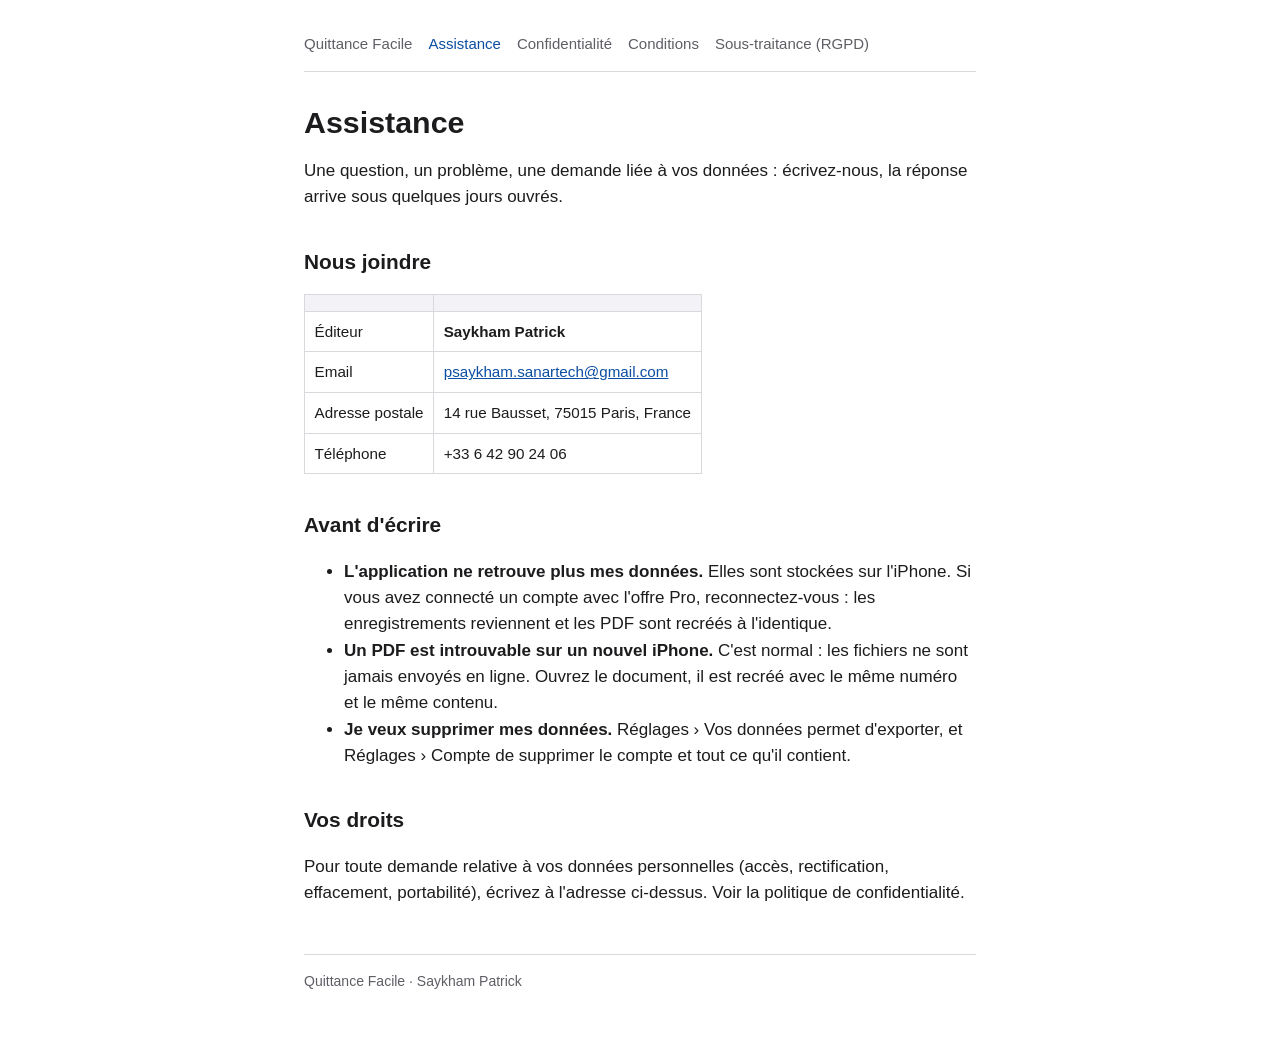
==== assistance.html @ 989079cf "Pages publiques : assistance et textes legaux" ====
<!doctype html>
<html lang="fr">
<head>
<meta charset="utf-8">
<meta name="viewport" content="width=device-width, initial-scale=1">
<title>Assistance — Quittance Facile</title>
<link rel="stylesheet" href="style.css">
</head>
<body>
<div class="wrap">
<nav><a href="index.html">Quittance Facile</a> <a href="assistance.html" aria-current="page">Assistance</a> <a href="confidentialite.html">Confidentialité</a> <a href="conditions.html">Conditions</a> <a href="sous-traitance.html">Sous-traitance (RGPD)</a></nav>
<h1>Assistance</h1>
<p>Une question, un problème, une demande liée à vos données : écrivez-nous, la réponse arrive sous quelques jours ouvrés.</p>
<h2>Nous joindre</h2>
<table><thead><tr><th></th><th></th></tr></thead><tbody><tr><td>Éditeur</td><td><strong>Saykham Patrick</strong></td></tr><tr><td>Email</td><td><a href="mailto:psaykham.sanartech@gmail.com">psaykham.sanartech@gmail.com</a></td></tr><tr><td>Adresse postale</td><td>14 rue Bausset, 75015 Paris, France</td></tr><tr><td>Téléphone</td><td>+33 6 42 90 24 06</td></tr></tbody></table>
<h2>Avant d&#x27;écrire</h2>
<ul><li><strong>L&#x27;application ne retrouve plus mes données.</strong> Elles sont stockées sur l&#x27;iPhone. Si vous avez connecté un compte avec l&#x27;offre Pro, reconnectez-vous : les enregistrements reviennent et les PDF sont recréés à l&#x27;identique.</li><li><strong>Un PDF est introuvable sur un nouvel iPhone.</strong> C&#x27;est normal : les fichiers ne sont jamais envoyés en ligne. Ouvrez le document, il est recréé avec le même numéro et le même contenu.</li><li><strong>Je veux supprimer mes données.</strong> Réglages › Vos données permet d&#x27;exporter, et Réglages › Compte de supprimer le compte et tout ce qu&#x27;il contient.</li></ul>
<h2>Vos droits</h2>
<p>Pour toute demande relative à vos données personnelles (accès, rectification, effacement, portabilité), écrivez à l&#x27;adresse ci-dessus. Voir la politique de confidentialité.</p>
<footer>Quittance Facile · Saykham Patrick</footer>
</div>
</body>
</html>
---- style.css ----
:root { color-scheme: light dark; --fg: #1c1c1e; --muted: #5e5e66; --bg: #ffffff;
  --line: #d8d8dd; --accent: #0b4ea2; --code: #f2f2f7; }
@media (prefers-color-scheme: dark) { :root { --fg: #f2f2f7; --muted: #aeaeb2; --bg: #000000;
  --line: #3a3a3c; --accent: #5aa7ff; --code: #1c1c1e; } }
* { box-sizing: border-box; }
body { margin: 0; background: var(--bg); color: var(--fg); line-height: 1.55;
  font: 17px/1.55 -apple-system, BlinkMacSystemFont, "Segoe UI", Roboto, Helvetica, Arial, sans-serif; }
.wrap { max-width: 44rem; margin: 0 auto; padding: 2rem 1rem 4rem; }
nav { display: flex; flex-wrap: wrap; gap: 1rem; padding-bottom: 1rem; border-bottom: 1px solid var(--line); }
nav a { color: var(--muted); text-decoration: none; font-size: 15px; }
nav a:hover, nav a[aria-current] { color: var(--accent); }
h1 { font-size: 1.9rem; line-height: 1.2; margin: 2rem 0 .5rem; }
h2 { font-size: 1.3rem; margin: 2.2rem 0 .5rem; }
h3 { font-size: 1.05rem; margin: 1.6rem 0 .4rem; }
a { color: var(--accent); }
code { background: var(--code); padding: .1em .35em; border-radius: 4px; font-size: .9em; }
table { width: 100%; border-collapse: collapse; margin: 1rem 0; font-size: .95rem; display: block; overflow-x: auto; }
th, td { border: 1px solid var(--line); padding: .5rem .6rem; text-align: left; vertical-align: top; }
th { background: var(--code); }
footer { margin-top: 3rem; padding-top: 1rem; border-top: 1px solid var(--line); color: var(--muted); font-size: 14px; }
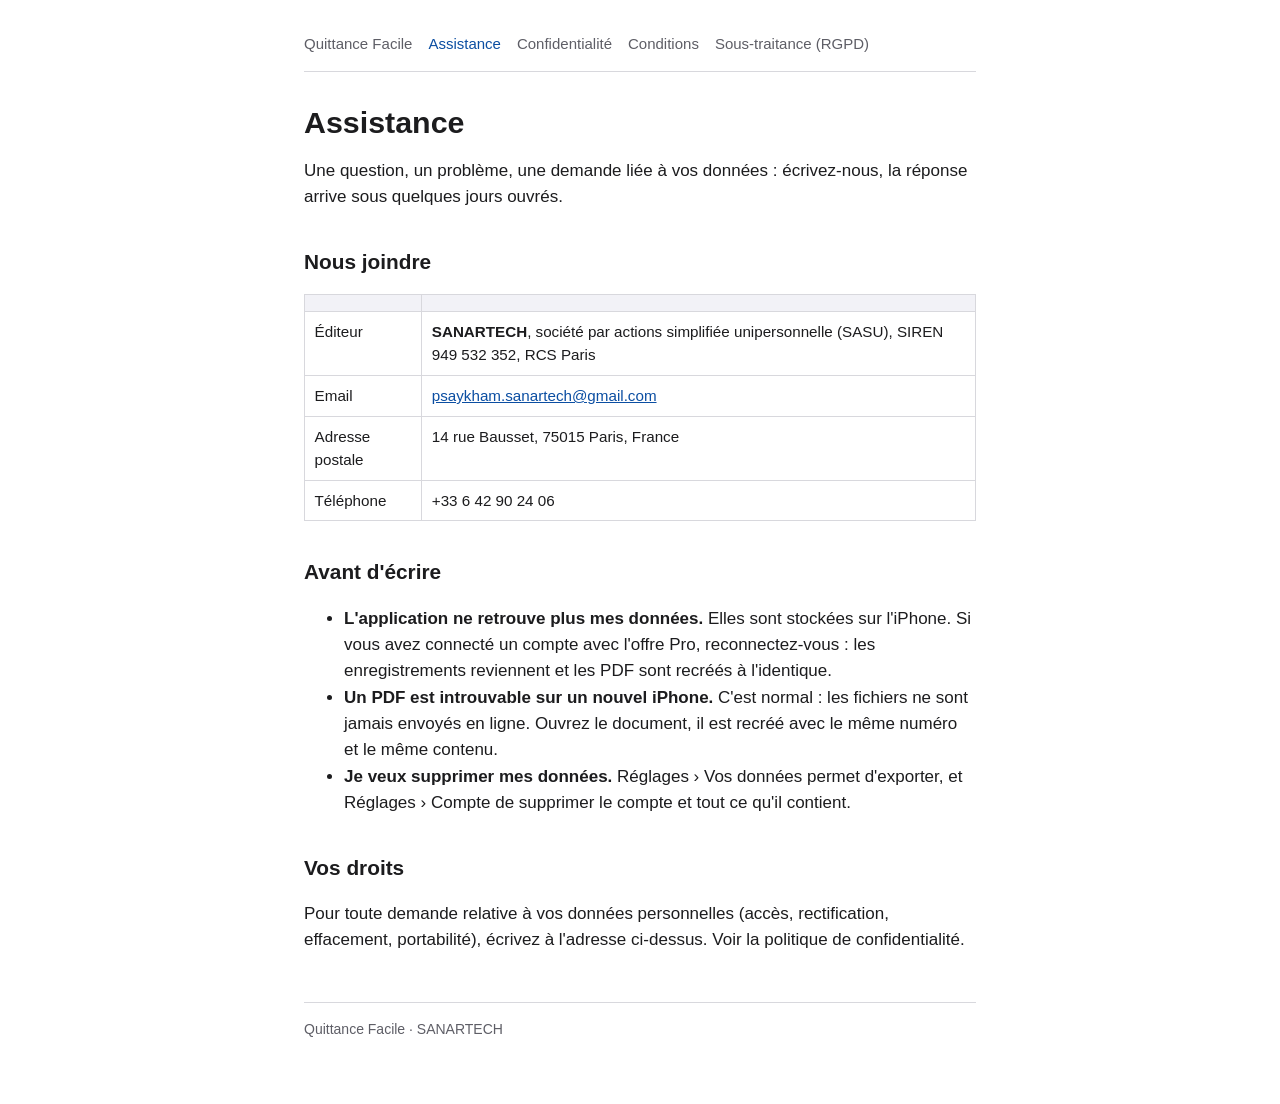
==== commit a01723a0: "SANARTECH editrice : forme juridique et SIREN" ====
--- a/assistance.html
+++ b/assistance.html
@@ -12,12 +12,12 @@
 <h1>Assistance</h1>
 <p>Une question, un problème, une demande liée à vos données : écrivez-nous, la réponse arrive sous quelques jours ouvrés.</p>
 <h2>Nous joindre</h2>
-<table><thead><tr><th></th><th></th></tr></thead><tbody><tr><td>Éditeur</td><td><strong>Saykham Patrick</strong></td></tr><tr><td>Email</td><td><a href="mailto:psaykham.sanartech@gmail.com">psaykham.sanartech@gmail.com</a></td></tr><tr><td>Adresse postale</td><td>14 rue Bausset, 75015 Paris, France</td></tr><tr><td>Téléphone</td><td>+33 6 42 90 24 06</td></tr></tbody></table>
+<table><thead><tr><th></th><th></th></tr></thead><tbody><tr><td>Éditeur</td><td><strong>SANARTECH</strong>, société par actions simplifiée unipersonnelle (SASU), SIREN 949 532 352, RCS Paris</td></tr><tr><td>Email</td><td><a href="mailto:psaykham.sanartech@gmail.com">psaykham.sanartech@gmail.com</a></td></tr><tr><td>Adresse postale</td><td>14 rue Bausset, 75015 Paris, France</td></tr><tr><td>Téléphone</td><td>+33 6 42 90 24 06</td></tr></tbody></table>
 <h2>Avant d&#x27;écrire</h2>
 <ul><li><strong>L&#x27;application ne retrouve plus mes données.</strong> Elles sont stockées sur l&#x27;iPhone. Si vous avez connecté un compte avec l&#x27;offre Pro, reconnectez-vous : les enregistrements reviennent et les PDF sont recréés à l&#x27;identique.</li><li><strong>Un PDF est introuvable sur un nouvel iPhone.</strong> C&#x27;est normal : les fichiers ne sont jamais envoyés en ligne. Ouvrez le document, il est recréé avec le même numéro et le même contenu.</li><li><strong>Je veux supprimer mes données.</strong> Réglages › Vos données permet d&#x27;exporter, et Réglages › Compte de supprimer le compte et tout ce qu&#x27;il contient.</li></ul>
 <h2>Vos droits</h2>
 <p>Pour toute demande relative à vos données personnelles (accès, rectification, effacement, portabilité), écrivez à l&#x27;adresse ci-dessus. Voir la politique de confidentialité.</p>
-<footer>Quittance Facile · Saykham Patrick</footer>
+<footer>Quittance Facile · SANARTECH</footer>
 </div>
 </body>
 </html>
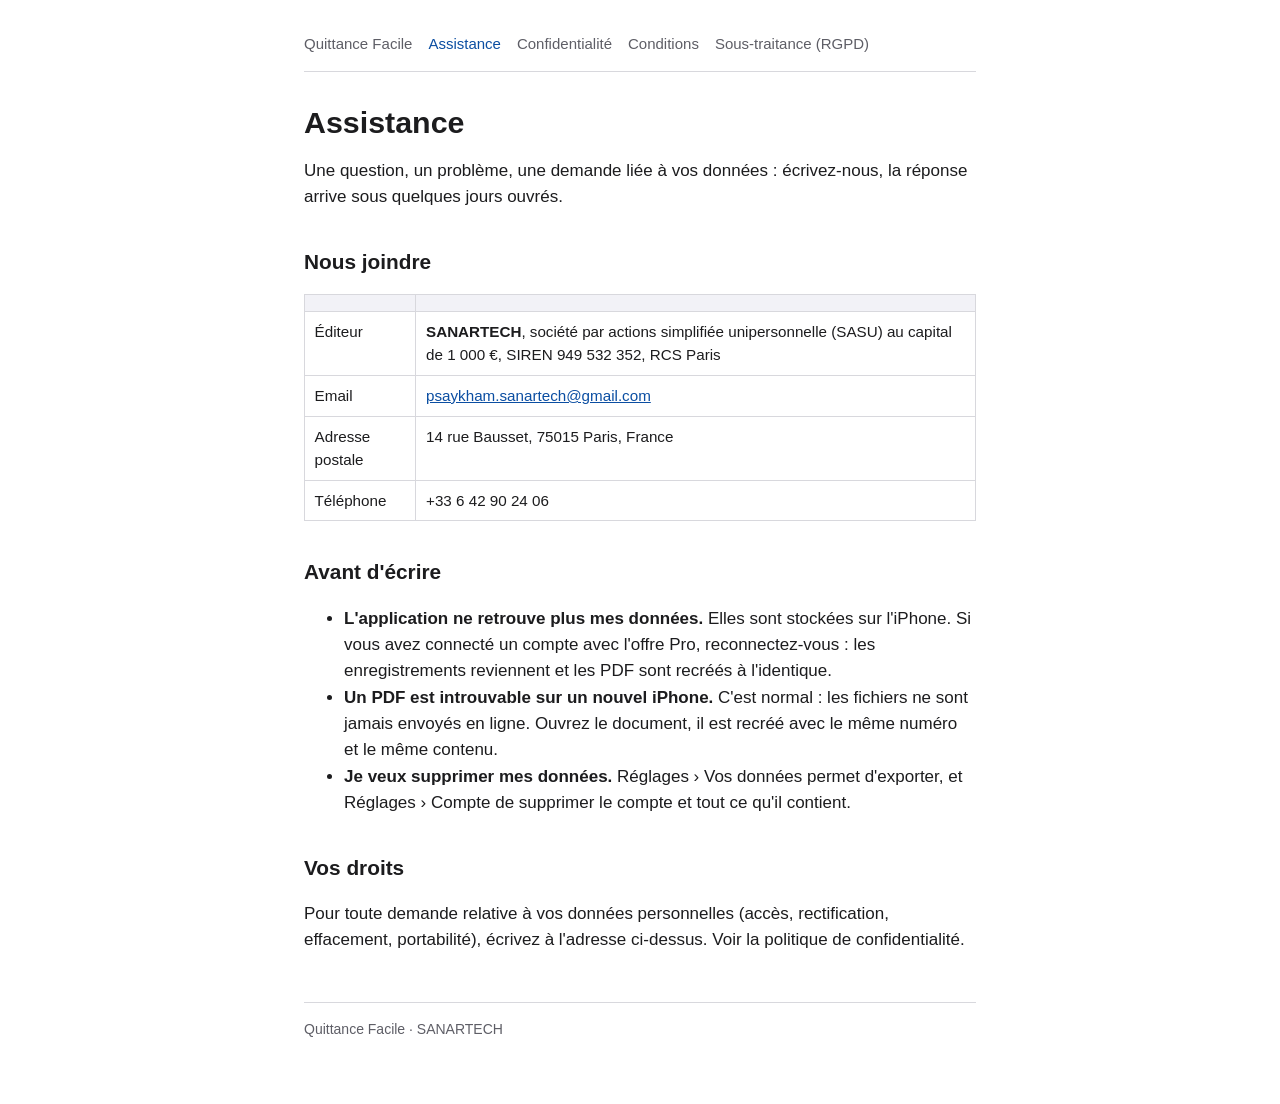
==== commit 638bba17: "Mentions legales : capital social" ====
--- a/assistance.html
+++ b/assistance.html
@@ -12,7 +12,7 @@
 <h1>Assistance</h1>
 <p>Une question, un problème, une demande liée à vos données : écrivez-nous, la réponse arrive sous quelques jours ouvrés.</p>
 <h2>Nous joindre</h2>
-<table><thead><tr><th></th><th></th></tr></thead><tbody><tr><td>Éditeur</td><td><strong>SANARTECH</strong>, société par actions simplifiée unipersonnelle (SASU), SIREN 949 532 352, RCS Paris</td></tr><tr><td>Email</td><td><a href="mailto:psaykham.sanartech@gmail.com">psaykham.sanartech@gmail.com</a></td></tr><tr><td>Adresse postale</td><td>14 rue Bausset, 75015 Paris, France</td></tr><tr><td>Téléphone</td><td>+33 6 42 90 24 06</td></tr></tbody></table>
+<table><thead><tr><th></th><th></th></tr></thead><tbody><tr><td>Éditeur</td><td><strong>SANARTECH</strong>, société par actions simplifiée unipersonnelle (SASU) au capital de 1 000 €, SIREN 949 532 352, RCS Paris</td></tr><tr><td>Email</td><td><a href="mailto:psaykham.sanartech@gmail.com">psaykham.sanartech@gmail.com</a></td></tr><tr><td>Adresse postale</td><td>14 rue Bausset, 75015 Paris, France</td></tr><tr><td>Téléphone</td><td>+33 6 42 90 24 06</td></tr></tbody></table>
 <h2>Avant d&#x27;écrire</h2>
 <ul><li><strong>L&#x27;application ne retrouve plus mes données.</strong> Elles sont stockées sur l&#x27;iPhone. Si vous avez connecté un compte avec l&#x27;offre Pro, reconnectez-vous : les enregistrements reviennent et les PDF sont recréés à l&#x27;identique.</li><li><strong>Un PDF est introuvable sur un nouvel iPhone.</strong> C&#x27;est normal : les fichiers ne sont jamais envoyés en ligne. Ouvrez le document, il est recréé avec le même numéro et le même contenu.</li><li><strong>Je veux supprimer mes données.</strong> Réglages › Vos données permet d&#x27;exporter, et Réglages › Compte de supprimer le compte et tout ce qu&#x27;il contient.</li></ul>
 <h2>Vos droits</h2>
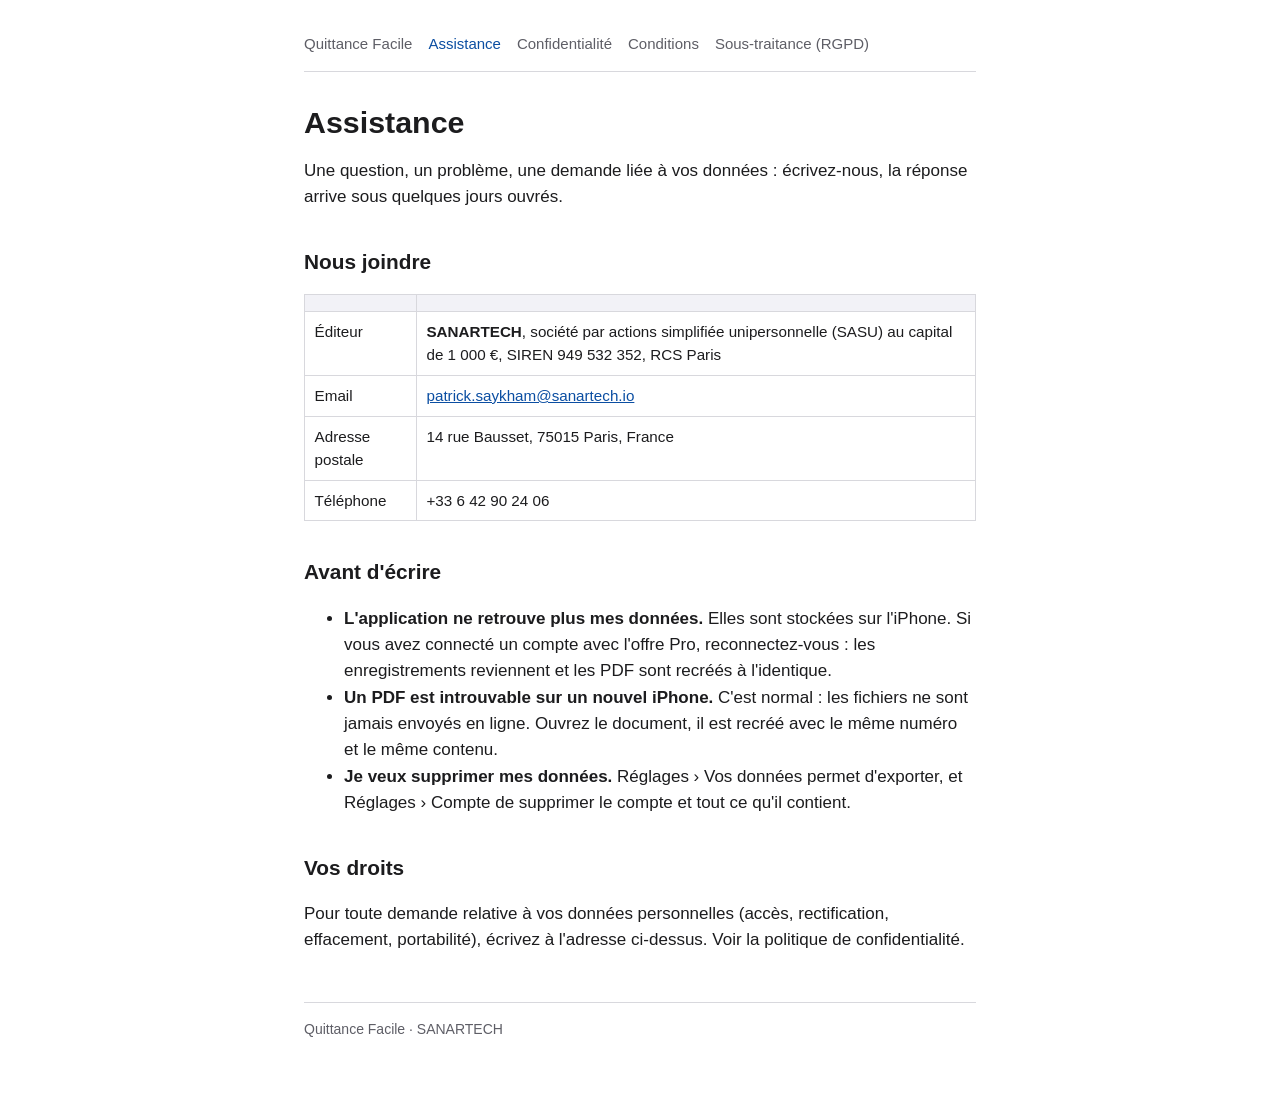
==== commit 84cb76bd: "Contact : adresse au domaine SANARTECH" ====
--- a/assistance.html
+++ b/assistance.html
@@ -12,7 +12,7 @@
 <h1>Assistance</h1>
 <p>Une question, un problème, une demande liée à vos données : écrivez-nous, la réponse arrive sous quelques jours ouvrés.</p>
 <h2>Nous joindre</h2>
-<table><thead><tr><th></th><th></th></tr></thead><tbody><tr><td>Éditeur</td><td><strong>SANARTECH</strong>, société par actions simplifiée unipersonnelle (SASU) au capital de 1 000 €, SIREN 949 532 352, RCS Paris</td></tr><tr><td>Email</td><td><a href="mailto:psaykham.sanartech@gmail.com">psaykham.sanartech@gmail.com</a></td></tr><tr><td>Adresse postale</td><td>14 rue Bausset, 75015 Paris, France</td></tr><tr><td>Téléphone</td><td>+33 6 42 90 24 06</td></tr></tbody></table>
+<table><thead><tr><th></th><th></th></tr></thead><tbody><tr><td>Éditeur</td><td><strong>SANARTECH</strong>, société par actions simplifiée unipersonnelle (SASU) au capital de 1 000 €, SIREN 949 532 352, RCS Paris</td></tr><tr><td>Email</td><td><a href="mailto:patrick.saykham@sanartech.io">patrick.saykham@sanartech.io</a></td></tr><tr><td>Adresse postale</td><td>14 rue Bausset, 75015 Paris, France</td></tr><tr><td>Téléphone</td><td>+33 6 42 90 24 06</td></tr></tbody></table>
 <h2>Avant d&#x27;écrire</h2>
 <ul><li><strong>L&#x27;application ne retrouve plus mes données.</strong> Elles sont stockées sur l&#x27;iPhone. Si vous avez connecté un compte avec l&#x27;offre Pro, reconnectez-vous : les enregistrements reviennent et les PDF sont recréés à l&#x27;identique.</li><li><strong>Un PDF est introuvable sur un nouvel iPhone.</strong> C&#x27;est normal : les fichiers ne sont jamais envoyés en ligne. Ouvrez le document, il est recréé avec le même numéro et le même contenu.</li><li><strong>Je veux supprimer mes données.</strong> Réglages › Vos données permet d&#x27;exporter, et Réglages › Compte de supprimer le compte et tout ce qu&#x27;il contient.</li></ul>
 <h2>Vos droits</h2>
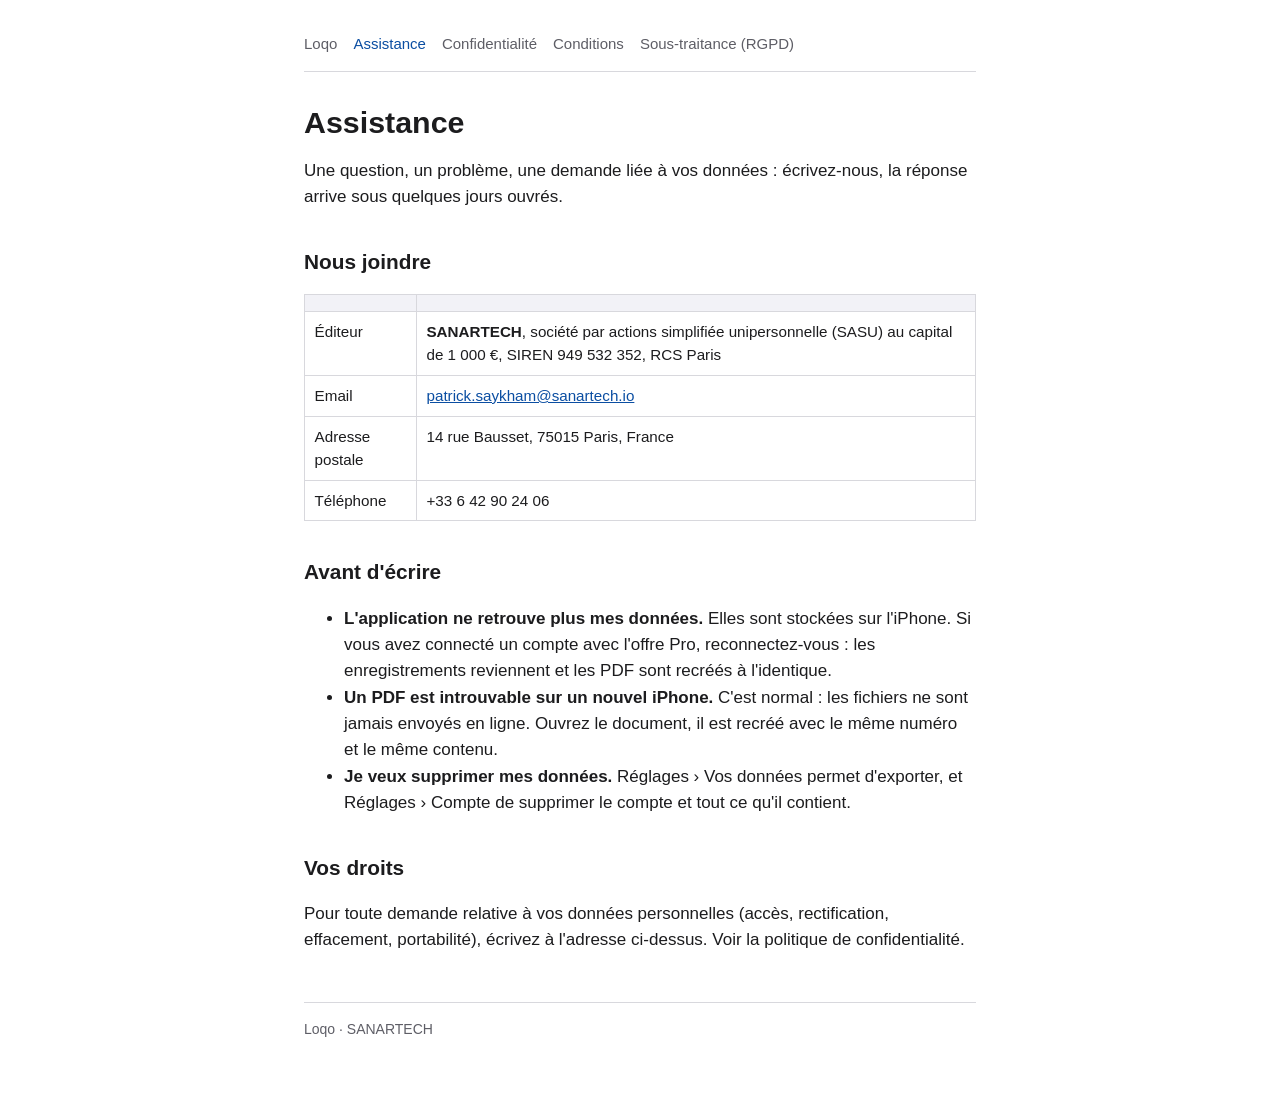
==== commit 22125314: "Publish the pages under the Loqo name The app was renamed on 2026-10-28, but the live pages still ca" ====
--- a/assistance.html
+++ b/assistance.html
@@ -3,12 +3,12 @@
 <head>
 <meta charset="utf-8">
 <meta name="viewport" content="width=device-width, initial-scale=1">
-<title>Assistance — Quittance Facile</title>
+<title>Assistance — Loqo</title>
 <link rel="stylesheet" href="style.css">
 </head>
 <body>
 <div class="wrap">
-<nav><a href="index.html">Quittance Facile</a> <a href="assistance.html" aria-current="page">Assistance</a> <a href="confidentialite.html">Confidentialité</a> <a href="conditions.html">Conditions</a> <a href="sous-traitance.html">Sous-traitance (RGPD)</a></nav>
+<nav><a href="index.html">Loqo</a> <a href="assistance.html" aria-current="page">Assistance</a> <a href="confidentialite.html">Confidentialité</a> <a href="conditions.html">Conditions</a> <a href="sous-traitance.html">Sous-traitance (RGPD)</a></nav>
 <h1>Assistance</h1>
 <p>Une question, un problème, une demande liée à vos données : écrivez-nous, la réponse arrive sous quelques jours ouvrés.</p>
 <h2>Nous joindre</h2>
@@ -17,7 +17,7 @@
 <ul><li><strong>L&#x27;application ne retrouve plus mes données.</strong> Elles sont stockées sur l&#x27;iPhone. Si vous avez connecté un compte avec l&#x27;offre Pro, reconnectez-vous : les enregistrements reviennent et les PDF sont recréés à l&#x27;identique.</li><li><strong>Un PDF est introuvable sur un nouvel iPhone.</strong> C&#x27;est normal : les fichiers ne sont jamais envoyés en ligne. Ouvrez le document, il est recréé avec le même numéro et le même contenu.</li><li><strong>Je veux supprimer mes données.</strong> Réglages › Vos données permet d&#x27;exporter, et Réglages › Compte de supprimer le compte et tout ce qu&#x27;il contient.</li></ul>
 <h2>Vos droits</h2>
 <p>Pour toute demande relative à vos données personnelles (accès, rectification, effacement, portabilité), écrivez à l&#x27;adresse ci-dessus. Voir la politique de confidentialité.</p>
-<footer>Quittance Facile · SANARTECH</footer>
+<footer>Loqo · SANARTECH</footer>
 </div>
 </body>
 </html>
